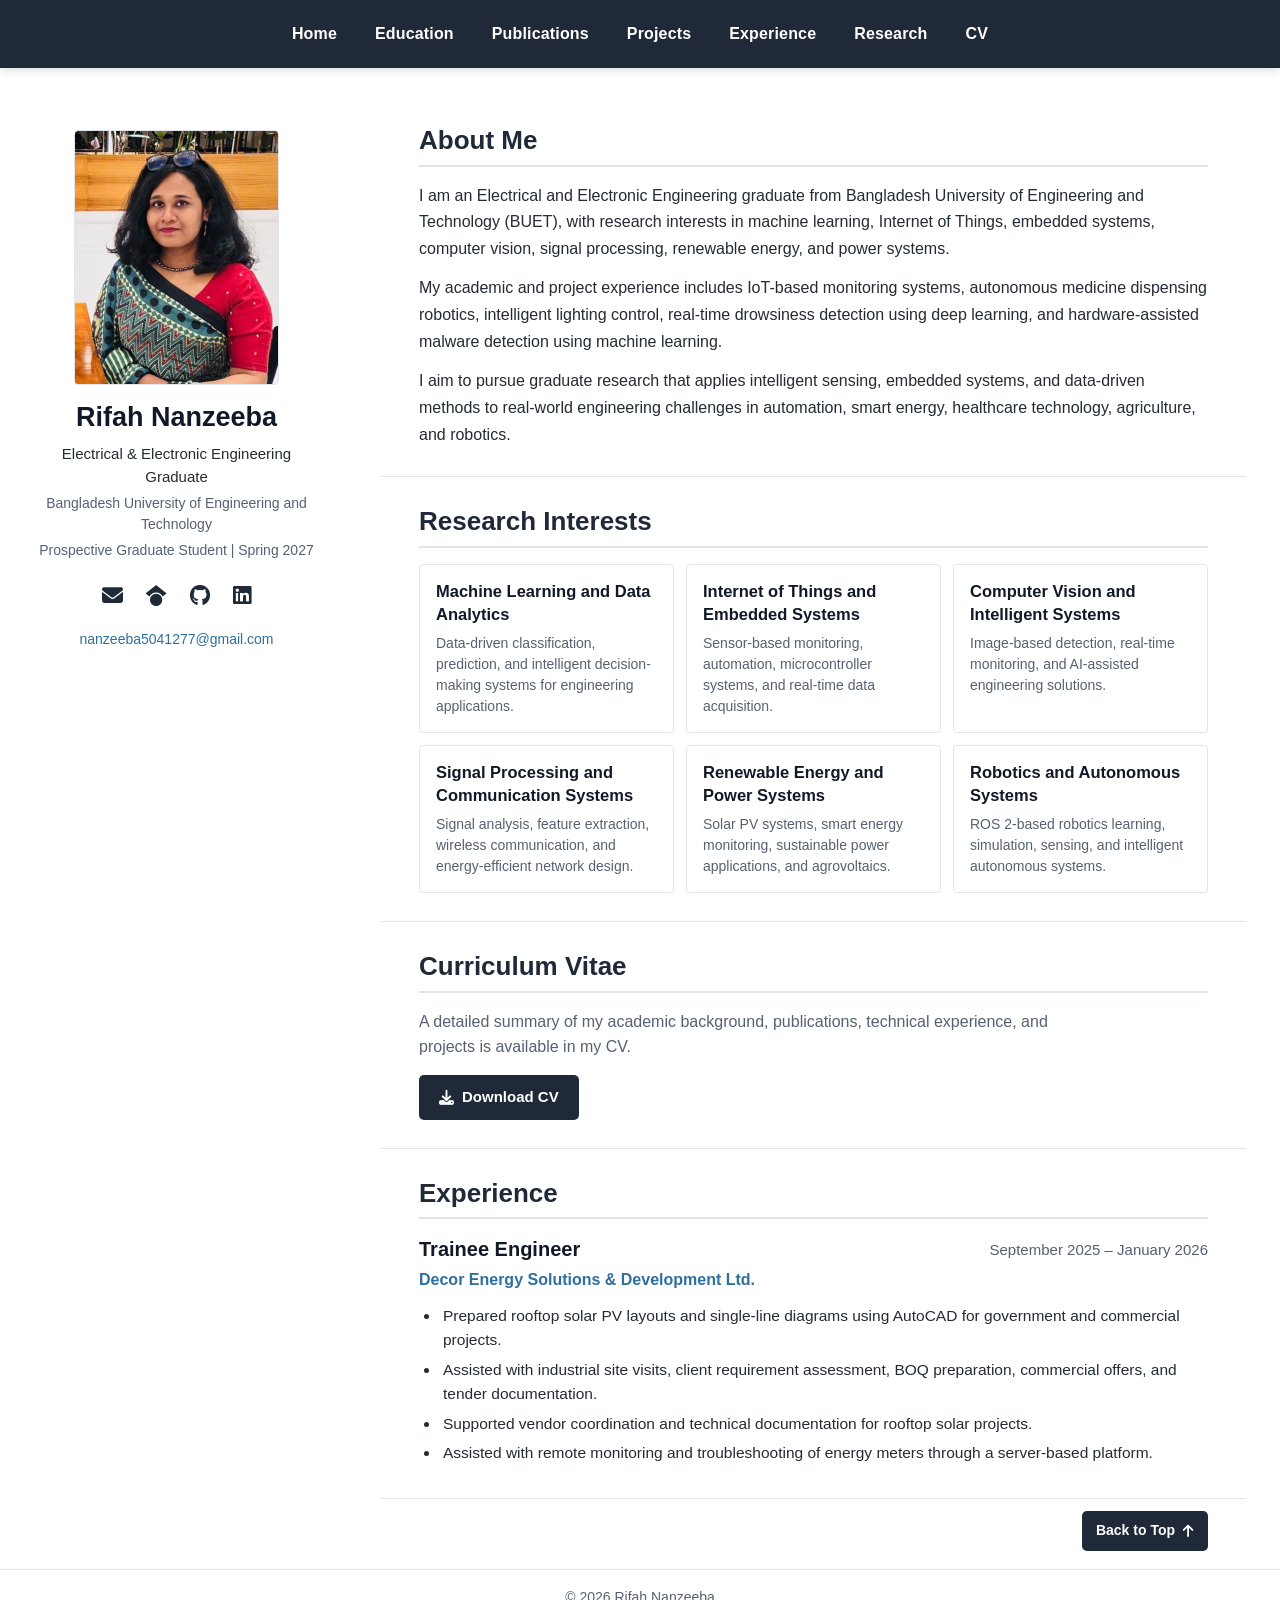
==== index.html @ abc7ed7d "Reintroduce CV section in index.html" ====
<!DOCTYPE html>
<html lang="en">
<head>
  <meta charset="UTF-8">
  <meta name="viewport" content="width=device-width, initial-scale=1.0">

  <title>Rifah Nanzeeba | Electrical & Electronic Engineering</title>

  <!-- Font Awesome Icons -->
  <link
    rel="stylesheet"
    href="https://cdnjs.cloudflare.com/ajax/libs/font-awesome/6.5.0/css/all.min.css"
  >

  <!-- External CSS File -->
  <link rel="stylesheet" href="style.css">
</head>

<body id="top">

  <!-- =========================
       Navigation Bar
  ========================== -->
  <nav class="top-nav">
    <a href="#about">Home</a>
    <a href="education.html">Education</a>
    <a href="publications.html">Publications</a>
    <a href="project.html">Projects</a>
    <a href="#experience">Experience</a>
    <a href="#research-interests">Research</a>
    <a href="#cv">CV</a>
  </nav>

  <!-- =========================
       Main Page Layout
  ========================== -->
  <div class="page-layout">

    <!-- =========================
         Left Profile Sidebar
    ========================== -->
    <aside class="profile-sidebar" id="contact">

      <img
        src="WM.jpeg"
        alt="Rifah Nanzeeba"
        class="profile-photo"
      >

      <h1>Rifah Nanzeeba</h1>

      <p class="profile-title">
        Electrical &amp; Electronic Engineering Graduate
      </p>

      <p class="profile-institution">
        Bangladesh University of Engineering and Technology
      </p>

      <p class="profile-status">
        Prospective Graduate Student | Spring 2027
      </p>

      <div class="social-icons">

        <a
          href="mailto:nanzeeba5041277@gmail.com"
          title="Email"
          aria-label="Email"
        >
          <i class="fa-solid fa-envelope"></i>
        </a>

        <a
          href="https://scholar.google.com/citations?user=uKx2YNoAAAAJ&hl=en&oi=ao"
          target="_blank"
          rel="noopener noreferrer"
          title="Google Scholar"
          aria-label="Google Scholar"
        >
          <i class="fa-brands fa-google-scholar"></i>
        </a>

        <a
          href="https://github.com/rifahnanzeeba"
          target="_blank"
          rel="noopener noreferrer"
          title="GitHub"
          aria-label="GitHub"
        >
          <i class="fa-brands fa-github"></i>
        </a>

        <a
          href="https://www.linkedin.com/in/rifah-nanzeeba-9958081a5/"
          target="_blank"
          rel="noopener noreferrer"
          title="LinkedIn"
          aria-label="LinkedIn"
        >
          <i class="fa-brands fa-linkedin"></i>
        </a>

      </div>

      <div class="profile-contact">
        <a href="mailto:nanzeeba5041277@gmail.com">
          nanzeeba5041277@gmail.com
        </a>
      </div>

    </aside>

    <!-- =========================
         Right Scrollable Content
    ========================== -->
    <main class="main-content">

      <!-- =========================
           About Me Section
      ========================== -->
      <section id="about" class="content-section">
        <div class="section-content">

          <h2>About Me</h2>

          <p>
            I am an Electrical and Electronic Engineering graduate from
            Bangladesh University of Engineering and Technology (BUET), with
            research interests in machine learning, Internet of Things,
            embedded systems, computer vision, signal processing, renewable
            energy, and power systems.
          </p>

          <p>
            My academic and project experience includes IoT-based monitoring
            systems, autonomous medicine dispensing robotics, intelligent
            lighting control, real-time drowsiness detection using deep
            learning, and hardware-assisted malware detection using machine
            learning.
          </p>

          <p>
            I aim to pursue graduate research that applies intelligent sensing,
            embedded systems, and data-driven methods to real-world engineering
            challenges in automation, smart energy, healthcare technology,
            agriculture, and robotics.
          </p>

        </div>
      </section>

      
    

      <!-- =========================
           Research Interests Section
      ========================== -->
      <section id="research-interests" class="content-section">
        <div class="section-content">

          <h2>Research Interests</h2>

          <div class="research-grid">

            <div class="research-item">
              <h3>Machine Learning and Data Analytics</h3>
              <p>
                Data-driven classification, prediction, and intelligent
                decision-making systems for engineering applications.
              </p>
            </div>

            <div class="research-item">
              <h3>Internet of Things and Embedded Systems</h3>
              <p>
                Sensor-based monitoring, automation, microcontroller systems,
                and real-time data acquisition.
              </p>
            </div>

            <div class="research-item">
              <h3>Computer Vision and Intelligent Systems</h3>
              <p>
                Image-based detection, real-time monitoring, and AI-assisted
                engineering solutions.
              </p>
            </div>

            <div class="research-item">
              <h3>Signal Processing and Communication Systems</h3>
              <p>
                Signal analysis, feature extraction, wireless communication,
                and energy-efficient network design.
              </p>
            </div>

            <div class="research-item">
              <h3>Renewable Energy and Power Systems</h3>
              <p>
                Solar PV systems, smart energy monitoring, sustainable power
                applications, and agrovoltaics.
              </p>
            </div>

            <div class="research-item">
              <h3>Robotics and Autonomous Systems</h3>
              <p>
                ROS 2-based robotics learning, simulation, sensing, and
                intelligent autonomous systems.
              </p>
            </div>

          </div>
        </div>
      </section>

       <!-- =========================
           CV Section
      ========================== -->
      <section id="cv" class="content-section">
        <div class="section-content cv-section-content">

          <h2>Curriculum Vitae</h2>

          <p>
            A detailed summary of my academic background, publications,
            technical experience, and projects is available in my CV.
          </p>

          <a
            href="Rifah_Nanzeeba_CV__Copy__for_github.pdf"
            download
            class="cv-button"
          >
            <i class="fa-solid fa-download"></i>
            Download CV
          </a>

        </div>
      </section>

      <!-- =========================
           Experience Section
      ========================== -->
      <section id="experience" class="content-section">
        <div class="section-content">

          <h2>Experience</h2>

          <article class="experience-item">

            <div class="experience-heading">
              <div>
                <h3>Trainee Engineer</h3>
                <p class="organization">
                  Decor Energy Solutions &amp; Development Ltd.
                </p>
              </div>

              <p class="duration">
                September 2025 – January 2026
              </p>
            </div>

            <ul class="experience-list">
              <li>
                Prepared rooftop solar PV layouts and single-line diagrams
                using AutoCAD for government and commercial projects.
              </li>

              <li>
                Assisted with industrial site visits, client requirement
                assessment, BOQ preparation, commercial offers, and tender
                documentation.
              </li>

              <li>
                Supported vendor coordination and technical documentation for
                rooftop solar projects.
              </li>

              <li>
                Assisted with remote monitoring and troubleshooting of energy
                meters through a server-based platform.
              </li>
            </ul>

          </article>

        </div>
      </section>


      <!-- =========================
           Back to Top Button
      ========================== -->
      <div class="back-top-container">
        <a href="#top" class="back-to-top">
          Back to Top <i class="fa-solid fa-arrow-up"></i>
        </a>
      </div>

    </main>
  </div>

  <!-- =========================
       Footer
  ========================== -->
  <footer>
    <p>© 2026 Rifah Nanzeeba</p>
  </footer>

</body>
</html>
---- style.css ----
/* =========================================================
   Root Variables
========================================================= */

:root {
  --navy: #1f2937;
  --navy-dark: #111827;
  --blue: #2f6f9f;
  --blue-hover: #1f4e73;
  --blue-light: #a9c9e8;

  --text: #242b34;
  --muted-text: #566171;
  --border: #e1e5ea;

  --white: #ffffff;
  --soft-background: #f6f8fa;
  --card-background: #ffffff;

  --nav-height: 68px;
  --page-width: 1320px;
  --sidebar-width: 285px;
}


/* =========================================================
   Global Styling
========================================================= */

* {
  box-sizing: border-box;
}

html {
  scroll-behavior: smooth;
}

body {
  margin: 0;
  padding-top: var(--nav-height);
  font-family: Arial, Helvetica, sans-serif;
  color: var(--text);
  background: var(--white);
  line-height: 1.65;
}

a {
  transition: color 0.2s ease, background-color 0.2s ease, transform 0.2s ease;
}

p {
  margin-top: 0;
}

strong {
  color: var(--navy-dark);
}

ul {
  padding-left: 22px;
}


/* =========================================================
   Top Navigation Bar
========================================================= */

.top-nav {
  position: fixed;
  top: 0;
  left: 0;
  right: 0;
  z-index: 1000;

  height: var(--nav-height);
  display: flex;
  justify-content: center;
  align-items: center;
  gap: 38px;

  padding: 0 24px;
  background: var(--navy);
  box-shadow: 0 2px 9px rgba(17, 24, 39, 0.15);
}

.top-nav a {
  color: var(--white);
  text-decoration: none;
  font-size: 16px;
  font-weight: 600;
  letter-spacing: 0.01em;
}

.top-nav a:hover,
.top-nav a.active {
  color: var(--blue-light);
}


/* =========================================================
   Main Page Layout
========================================================= */

.page-layout {
  max-width: var(--page-width);
  margin: 0 auto;
  padding: 0 34px;

  display: grid;
  grid-template-columns: var(--sidebar-width) minmax(0, 1fr);
  column-gap: 62px;
  align-items: start;
}


/* =========================================================
   Left Profile Sidebar
========================================================= */

.profile-sidebar {
  position: sticky;
  top: calc(var(--nav-height) + 28px);
  align-self: start;
  text-align: center;
  padding-top: 34px;
}

.profile-photo {
  display: block;
  width: 205px;
  height: 255px;
  margin: 0 auto 15px;

  object-fit: cover;
  object-position: center;
  border: 1px solid var(--border);
  border-radius: 4px;
}

.profile-sidebar h1 {
  margin: 0 0 8px;
  color: var(--navy-dark);
  font-size: 27px;
  font-weight: 700;
  line-height: 1.3;
}

.profile-title {
  margin: 0 0 5px;
  color: var(--text);
  font-size: 15px;
  line-height: 1.5;
}

.profile-institution {
  margin: 0 0 5px;
  color: var(--muted-text);
  font-size: 14px;
  line-height: 1.5;
}

.profile-status {
  margin: 0;
  color: var(--muted-text);
  font-size: 14px;
  line-height: 1.5;
}


/* =========================================================
   Social and Contact Icons
========================================================= */

.social-icons {
  display: flex;
  align-items: center;
  justify-content: center;
  gap: 23px;
  margin-top: 18px;
}

.social-icons a {
  color: var(--navy);
  font-size: 21px;
  text-decoration: none;
}

.social-icons a:hover {
  color: var(--blue);
  transform: translateY(-2px);
}

.profile-contact {
  margin-top: 14px;
  font-size: 14px;
}

.profile-contact a {
  color: var(--blue);
  text-decoration: none;
  word-break: break-word;
}

.profile-contact a:hover {
  color: var(--blue-hover);
  text-decoration: underline;
}


/* =========================================================
   Right Main Content - Continuous Compact Layout
========================================================= */

.main-content {
  min-width: 0;
  padding-top: 28px;
}

.content-section {
  width: 100%;
  padding: 28px 38px;
  margin: 0;

  scroll-margin-top: calc(var(--nav-height) + 8px);
  border-bottom: 1px solid var(--border);
  background: var(--white);
}

.alternate-section {
  background: var(--soft-background);
}

.section-content {
  width: 100%;
}

.content-section h2 {
  margin: 0 0 16px;
  padding-bottom: 8px;

  border-bottom: 2px solid var(--border);
  color: var(--navy);
  font-size: 26px;
  line-height: 1.25;
}


/* =========================================================
   About Me Section
========================================================= */

#about p {
  max-width: 790px;
  margin-bottom: 12px;
  color: var(--text);
  font-size: 16px;
  line-height: 1.68;
}

#about p:last-child {
  margin-bottom: 0;
}


/* =========================================================
   Research Interests Section
========================================================= */

.research-summary {
  max-width: 790px;
  margin: 0 0 18px;
  color: var(--muted-text);
  font-size: 15.5px;
  line-height: 1.6;
}

.research-grid {
  display: grid;
  grid-template-columns: repeat(3, minmax(0, 1fr));
  gap: 12px;
}

.research-item {
  padding: 15px 16px;
  background: var(--card-background);
  border: 1px solid var(--border);
  border-radius: 4px;
}

.research-item h3 {
  margin: 0 0 7px;
  color: var(--navy-dark);
  font-size: 16.5px;
  line-height: 1.4;
}

.research-item p {
  margin: 0;
  color: var(--muted-text);
  font-size: 14px;
  line-height: 1.5;
}


/* =========================================================
   Publications Styling
   Reusable if needed on another page
========================================================= */

.publication {
  margin-bottom: 20px;
  padding-bottom: 17px;
  border-bottom: 1px solid var(--border);
}

.publication:last-child {
  margin-bottom: 0;
  padding-bottom: 0;
  border-bottom: none;
}

.publication h3 {
  margin: 0 0 7px;
  font-size: 18px;
  line-height: 1.45;
}

.publication h3 a {
  color: var(--blue);
  text-decoration: none;
}

.publication h3 a:hover {
  color: var(--blue-hover);
  text-decoration: underline;
}

.publication-venue {
  margin: 0 0 5px;
  color: var(--text);
  font-size: 15px;
  font-style: italic;
  line-height: 1.6;
}

.publication-authors {
  margin: 0;
  color: var(--text);
  font-size: 15px;
  line-height: 1.6;
}


/* =========================================================
   Experience Section
========================================================= */

.experience-item {
  width: 100%;
}

.experience-heading {
  display: flex;
  justify-content: space-between;
  align-items: start;
  gap: 22px;
  margin-bottom: 10px;
}

.experience-heading h3 {
  margin: 0 0 4px;
  color: var(--navy-dark);
  font-size: 20px;
  line-height: 1.4;
}

.organization {
  margin: 0;
  color: var(--blue);
  font-size: 16px;
  font-weight: 600;
}

.duration {
  margin: 3px 0 0;
  color: var(--muted-text);
  font-size: 15px;
  white-space: nowrap;
}

.experience-list {
  margin: 0;
  padding-left: 21px;
}

.experience-list li {
  margin-bottom: 5px;
  padding-left: 3px;
  font-size: 15.5px;
  line-height: 1.58;
}


/* =========================================================
   CV Section
========================================================= */

.cv-section-content {
  text-align: left;
}

#cv p {
  max-width: 650px;
  margin: 0 0 15px;
  color: var(--muted-text);
  font-size: 16px;
  line-height: 1.6;
}

.cv-button {
  display: inline-flex;
  align-items: center;
  gap: 8px;

  padding: 10px 20px;
  background: var(--navy);
  color: var(--white);
  border-radius: 5px;

  text-decoration: none;
  font-size: 15px;
  font-weight: 600;
}

.cv-button:hover {
  background: var(--blue);
}


/* =========================================================
   Back to Top and Footer
========================================================= */

.back-top-container {
  display: flex;
  justify-content: flex-end;
  padding: 12px 38px 18px;
}

.back-to-top {
  display: inline-flex;
  align-items: center;
  gap: 8px;

  padding: 8px 14px;
  background: var(--navy);
  color: var(--white);
  border-radius: 5px;

  text-decoration: none;
  font-size: 14px;
  font-weight: 600;
}

.back-to-top:hover {
  background: var(--blue);
}

footer {
  padding: 16px 20px 23px;
  text-align: center;
  color: var(--muted-text);
  border-top: 1px solid var(--border);
  font-size: 14px;
}

footer p {
  margin: 0;
}


/* =========================================================
   Reusable Styles for project.html
========================================================= */

.project {
  margin-bottom: 19px;
  padding-bottom: 16px;
  border-bottom: 1px solid var(--border);
}

.project:last-child {
  margin-bottom: 0;
  padding-bottom: 0;
  border-bottom: none;
}

.project h3 {
  margin: 0 0 7px;
  color: var(--navy-dark);
  font-size: 19px;
  line-height: 1.42;
}

.project p {
  margin: 0;
  color: var(--text);
  font-size: 15.5px;
  line-height: 1.62;
}

.project-status {
  margin-bottom: 7px !important;
  color: var(--blue) !important;
  font-weight: 600;
}


/* =========================================================
   Reusable Styles for education.html
========================================================= */

.subpage-layout {
  max-width: 1040px;
  margin: 0 auto;
  padding: 32px 26px 42px;
}

.subpage-section {
  margin-bottom: 26px;
}

.subpage-section h2 {
  margin: 0 0 16px;
  padding-bottom: 8px;

  border-bottom: 2px solid var(--border);
  color: var(--navy);
  font-size: 26px;
}

.education-card,
.skills-card,
.coursework-card {
  padding: 18px 20px;
  background: var(--soft-background);
  border-radius: 4px;
}

.education-card h3 {
  margin: 0 0 9px;
  color: var(--navy-dark);
  font-size: 20px;
}

.education-card p {
  margin: 5px 0;
}

.coursework-grid,
.skills-grid {
  display: grid;
  grid-template-columns: repeat(2, minmax(0, 1fr));
  gap: 12px;
}

.coursework-category,
.skill-category {
  padding: 15px 17px;
  background: var(--soft-background);
  border-radius: 4px;
}

.coursework-category h3,
.skill-category h3 {
  margin: 0 0 7px;
  color: var(--navy-dark);
  font-size: 17px;
  line-height: 1.4;
}

.coursework-category ul {
  margin: 0;
  padding-left: 20px;
}

.coursework-category li {
  margin-bottom: 4px;
  color: var(--text);
  font-size: 15px;
  line-height: 1.5;
}

.skill-category p {
  margin: 0;
  color: var(--text);
  font-size: 15px;
  line-height: 1.52;
}


/* =========================================================
   Tablet Responsive Design
========================================================= */

@media (max-width: 1100px) {

  .top-nav {
    gap: 23px;
  }

  .page-layout {
    grid-template-columns: 235px minmax(0, 1fr);
    column-gap: 30px;
    padding: 0 20px;
  }

  .profile-sidebar {
    padding-top: 29px;
  }

  .profile-photo {
    width: 182px;
    height: 228px;
  }

  .profile-sidebar h1 {
    font-size: 25px;
  }

  .main-content {
    padding-top: 20px;
  }

  .content-section {
    padding: 26px 25px;
  }

  .research-grid {
    grid-template-columns: 1fr;
  }
}


/* =========================================================
   Mobile Responsive Design
========================================================= */

@media (max-width: 760px) {

  body {
    padding-top: 0;
  }

  .top-nav {
    position: static;
    height: auto;
    flex-wrap: wrap;
    gap: 10px 20px;
    padding: 14px 12px;
  }

  .top-nav a {
    font-size: 14px;
  }

  .page-layout {
    display: block;
    padding: 0;
  }

  .profile-sidebar {
    position: static;
    padding: 30px 20px;
    border-bottom: 1px solid var(--border);
  }

  .profile-photo {
    width: 170px;
    height: 214px;
  }

  .profile-sidebar h1 {
    font-size: 24px;
  }

  .main-content {
    width: 100%;
    padding-top: 0;
  }

  .content-section {
    padding: 27px 20px;
    margin: 0;
    scroll-margin-top: 0;
  }

  .content-section h2 {
    margin-bottom: 15px;
    font-size: 24px;
  }

  #about p {
    font-size: 16px;
    line-height: 1.65;
  }

  .research-summary {
    font-size: 15px;
    margin-bottom: 15px;
  }

  .research-grid,
  .coursework-grid,
  .skills-grid {
    grid-template-columns: 1fr;
  }

  .experience-heading {
    display: block;
  }

  .duration {
    margin-top: 7px;
  }

  .back-top-container {
    padding: 10px 20px 22px;
    justify-content: center;
  }

  .subpage-layout {
    padding: 28px 20px 38px;
  }

  .subpage-section {
    margin-bottom: 23px;
  }
}


/* =========================================================
   Small Mobile Screens
========================================================= */

@media (max-width: 480px) {

  .top-nav {
    gap: 8px 15px;
    padding: 12px 9px;
  }

  .top-nav a {
    font-size: 13px;
  }

  .profile-sidebar {
    padding: 27px 16px;
  }

  .profile-photo {
    width: 155px;
    height: 196px;
  }

  .profile-sidebar h1 {
    font-size: 22px;
  }

  .social-icons {
    gap: 20px;
    margin-top: 16px;
  }

  .content-section {
    padding: 25px 16px;
  }

  .content-section h2 {
    font-size: 22px;
  }

  .research-item,
  .coursework-category,
  .skill-category {
    padding: 14px;
  }

  #cv p {
    font-size: 15px;
  }

  .cv-button {
    font-size: 14px;
    padding: 9px 17px;
  }

  footer {
    padding: 15px 15px 21px;
  }
}
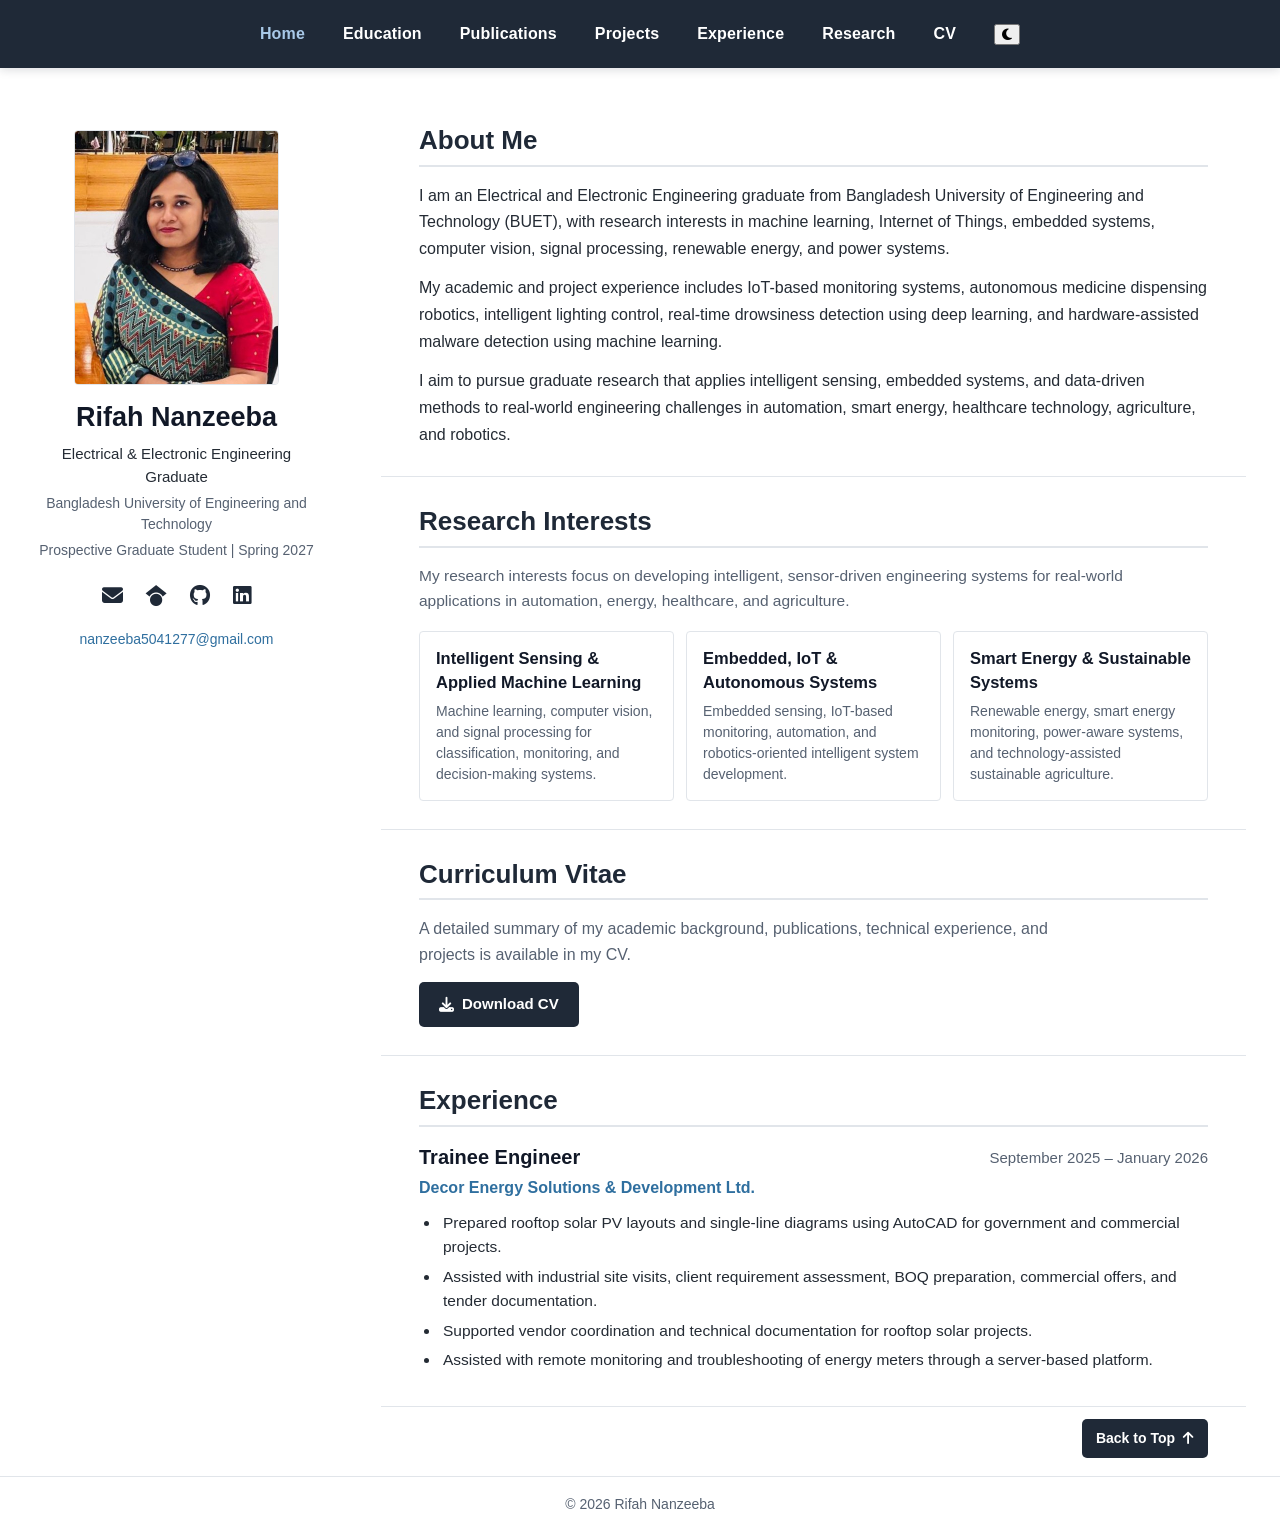
==== commit 7d6b6dfc: "Update index.html" ====
--- a/index.html
+++ b/index.html
@@ -3,127 +3,72 @@
 <head>
   <meta charset="UTF-8">
   <meta name="viewport" content="width=device-width, initial-scale=1.0">
+  <title>Rifah Nanzeeba | Electrical &amp; Electronic Engineering</title>
 
-  <title>Rifah Nanzeeba | Electrical & Electronic Engineering</title>
-
-  <!-- Font Awesome Icons -->
-  <link
-    rel="stylesheet"
-    href="https://cdnjs.cloudflare.com/ajax/libs/font-awesome/6.5.0/css/all.min.css"
-  >
-
-  <!-- External CSS File -->
+  <script>
+    document.documentElement.setAttribute(
+      "data-theme",
+      localStorage.getItem("theme") || "light"
+    );
+  </script>
+  <link rel="stylesheet" href="https://cdnjs.cloudflare.com/ajax/libs/font-awesome/6.5.0/css/all.min.css">
   <link rel="stylesheet" href="style.css">
 </head>
 
 <body id="top">
 
-  <!-- =========================
-       Navigation Bar
-  ========================== -->
   <nav class="top-nav">
-    <a href="#about">Home</a>
+    <a href="#about" class="active">Home</a>
     <a href="education.html">Education</a>
     <a href="publications.html">Publications</a>
     <a href="project.html">Projects</a>
     <a href="#experience">Experience</a>
     <a href="#research-interests">Research</a>
     <a href="#cv">CV</a>
+    <button id="theme-toggle" class="theme-toggle" type="button" aria-label="Switch to dark mode">
+      <i class="fa-solid fa-moon"></i>
+    </button>
   </nav>
 
-  <!-- =========================
-       Main Page Layout
-  ========================== -->
   <div class="page-layout">
 
-    <!-- =========================
-         Left Profile Sidebar
-    ========================== -->
     <aside class="profile-sidebar" id="contact">
-
-      <img
-        src="WM.jpeg"
-        alt="Rifah Nanzeeba"
-        class="profile-photo"
-      >
+      <img src="WM.jpeg" alt="Rifah Nanzeeba" class="profile-photo">
 
       <h1>Rifah Nanzeeba</h1>
 
-      <p class="profile-title">
-        Electrical &amp; Electronic Engineering Graduate
-      </p>
-
-      <p class="profile-institution">
-        Bangladesh University of Engineering and Technology
-      </p>
-
-      <p class="profile-status">
-        Prospective Graduate Student | Spring 2027
-      </p>
+      <p class="profile-title">Electrical &amp; Electronic Engineering Graduate</p>
+      <p class="profile-institution">Bangladesh University of Engineering and Technology</p>
+      <p class="profile-status">Prospective Graduate Student | Spring 2027</p>
 
       <div class="social-icons">
-
-        <a
-          href="mailto:nanzeeba5041277@gmail.com"
-          title="Email"
-          aria-label="Email"
-        >
+        <a href="mailto:nanzeeba5041277@gmail.com" title="Email" aria-label="Email">
           <i class="fa-solid fa-envelope"></i>
         </a>
-
-        <a
-          href="https://scholar.google.com/citations?user=uKx2YNoAAAAJ&hl=en&oi=ao"
-          target="_blank"
-          rel="noopener noreferrer"
-          title="Google Scholar"
-          aria-label="Google Scholar"
-        >
+        <a href="https://scholar.google.com/citations?user=uKx2YNoAAAAJ&amp;hl=en&amp;oi=ao"
+           target="_blank" rel="noopener noreferrer" title="Google Scholar" aria-label="Google Scholar">
           <i class="fa-brands fa-google-scholar"></i>
         </a>
-
-        <a
-          href="https://github.com/rifahnanzeeba"
-          target="_blank"
-          rel="noopener noreferrer"
-          title="GitHub"
-          aria-label="GitHub"
-        >
+        <a href="https://github.com/rifahnanzeeba"
+           target="_blank" rel="noopener noreferrer" title="GitHub" aria-label="GitHub">
           <i class="fa-brands fa-github"></i>
         </a>
-
-        <a
-          href="https://www.linkedin.com/in/rifah-nanzeeba-9958081a5/"
-          target="_blank"
-          rel="noopener noreferrer"
-          title="LinkedIn"
-          aria-label="LinkedIn"
-        >
+        <a href="https://www.linkedin.com/in/rifah-nanzeeba-9958081a5/"
+           target="_blank" rel="noopener noreferrer" title="LinkedIn" aria-label="LinkedIn">
           <i class="fa-brands fa-linkedin"></i>
         </a>
-
       </div>
 
       <div class="profile-contact">
-        <a href="mailto:nanzeeba5041277@gmail.com">
-          nanzeeba5041277@gmail.com
-        </a>
+        <a href="mailto:nanzeeba5041277@gmail.com">nanzeeba5041277@gmail.com</a>
       </div>
-
     </aside>
 
-    <!-- =========================
-         Right Scrollable Content
-    ========================== -->
     <main class="main-content">
 
-      <!-- =========================
-           About Me Section
-      ========================== -->
       <section id="about" class="content-section">
         <div class="section-content">
-
           <h2>About Me</h2>
-
           <p>
             I am an Electrical and Electronic Engineering graduate from
             Bangladesh University of Engineering and Technology (BUET), with
@@ -131,7 +76,6 @@
             embedded systems, computer vision, signal processing, renewable
             energy, and power systems.
           </p>
-
           <p>
             My academic and project experience includes IoT-based monitoring
             systems, autonomous medicine dispensing robotics, intelligent
@@ -139,177 +83,101 @@
             learning, and hardware-assisted malware detection using machine
             learning.
           </p>
-
           <p>
             I aim to pursue graduate research that applies intelligent sensing,
             embedded systems, and data-driven methods to real-world engineering
             challenges in automation, smart energy, healthcare technology,
             agriculture, and robotics.
           </p>
-
         </div>
       </section>
 
-      
-    
-
-      <!-- =========================
-           Research Interests Section
-      ========================== -->
       <section id="research-interests" class="content-section">
         <div class="section-content">
-
           <h2>Research Interests</h2>
 
+          <p class="research-summary">
+            My research interests focus on developing intelligent, sensor-driven
+            engineering systems for real-world applications in automation,
+            energy, healthcare, and agriculture.
+          </p>
+
           <div class="research-grid">
-
             <div class="research-item">
-              <h3>Machine Learning and Data Analytics</h3>
+              <h3>Intelligent Sensing &amp; Applied Machine Learning</h3>
               <p>
-                Data-driven classification, prediction, and intelligent
-                decision-making systems for engineering applications.
+                Machine learning, computer vision, and signal processing for
+                classification, monitoring, and decision-making systems.
               </p>
             </div>
 
             <div class="research-item">
-              <h3>Internet of Things and Embedded Systems</h3>
+              <h3>Embedded, IoT &amp; Autonomous Systems</h3>
               <p>
-                Sensor-based monitoring, automation, microcontroller systems,
-                and real-time data acquisition.
+                Embedded sensing, IoT-based monitoring, automation, and
+                robotics-oriented intelligent system development.
               </p>
             </div>
 
             <div class="research-item">
-              <h3>Computer Vision and Intelligent Systems</h3>
+              <h3>Smart Energy &amp; Sustainable Systems</h3>
               <p>
-                Image-based detection, real-time monitoring, and AI-assisted
-                engineering solutions.
+                Renewable energy, smart energy monitoring, power-aware systems,
+                and technology-assisted sustainable agriculture.
               </p>
             </div>
-
-            <div class="research-item">
-              <h3>Signal Processing and Communication Systems</h3>
-              <p>
-                Signal analysis, feature extraction, wireless communication,
-                and energy-efficient network design.
-              </p>
-            </div>
-
-            <div class="research-item">
-              <h3>Renewable Energy and Power Systems</h3>
-              <p>
-                Solar PV systems, smart energy monitoring, sustainable power
-                applications, and agrovoltaics.
-              </p>
-            </div>
-
-            <div class="research-item">
-              <h3>Robotics and Autonomous Systems</h3>
-              <p>
-                ROS 2-based robotics learning, simulation, sensing, and
-                intelligent autonomous systems.
-              </p>
-            </div>
-
           </div>
         </div>
       </section>
 
-       <!-- =========================
-           CV Section
-      ========================== -->
       <section id="cv" class="content-section">
         <div class="section-content cv-section-content">
-
           <h2>Curriculum Vitae</h2>
-
           <p>
             A detailed summary of my academic background, publications,
             technical experience, and projects is available in my CV.
           </p>
-
-          <a
-            href="Rifah_Nanzeeba_CV__Copy__for_github.pdf"
-            download
-            class="cv-button"
-          >
-            <i class="fa-solid fa-download"></i>
-            Download CV
+          <a href="Rifah_Nanzeeba_CV__Copy__for_github.pdf" download class="cv-button">
+            <i class="fa-solid fa-download"></i> Download CV
           </a>
-
         </div>
       </section>
 
-      <!-- =========================
-           Experience Section
-      ========================== -->
       <section id="experience" class="content-section">
         <div class="section-content">
-
           <h2>Experience</h2>
 
           <article class="experience-item">
-
             <div class="experience-heading">
               <div>
                 <h3>Trainee Engineer</h3>
-                <p class="organization">
-                  Decor Energy Solutions &amp; Development Ltd.
-                </p>
+                <p class="organization">Decor Energy Solutions &amp; Development Ltd.</p>
               </div>
-
-              <p class="duration">
-                September 2025 – January 2026
-              </p>
+              <p class="duration">September 2025 – January 2026</p>
             </div>
 
             <ul class="experience-list">
-              <li>
-                Prepared rooftop solar PV layouts and single-line diagrams
-                using AutoCAD for government and commercial projects.
-              </li>
-
-              <li>
-                Assisted with industrial site visits, client requirement
-                assessment, BOQ preparation, commercial offers, and tender
-                documentation.
-              </li>
-
-              <li>
-                Supported vendor coordination and technical documentation for
-                rooftop solar projects.
-              </li>
-
-              <li>
-                Assisted with remote monitoring and troubleshooting of energy
-                meters through a server-based platform.
-              </li>
+              <li>Prepared rooftop solar PV layouts and single-line diagrams using AutoCAD for government and commercial projects.</li>
+              <li>Assisted with industrial site visits, client requirement assessment, BOQ preparation, commercial offers, and tender documentation.</li>
+              <li>Supported vendor coordination and technical documentation for rooftop solar projects.</li>
+              <li>Assisted with remote monitoring and troubleshooting of energy meters through a server-based platform.</li>
             </ul>
-
           </article>
-
         </div>
       </section>
 
-
-      <!-- =========================
-           Back to Top Button
-      ========================== -->
       <div class="back-top-container">
         <a href="#top" class="back-to-top">
           Back to Top <i class="fa-solid fa-arrow-up"></i>
         </a>
       </div>
-
     </main>
   </div>
 
-  <!-- =========================
-       Footer
-  ========================== -->
   <footer>
     <p>© 2026 Rifah Nanzeeba</p>
   </footer>
 
+  <script src="theme.js"></script>
 </body>
 </html>
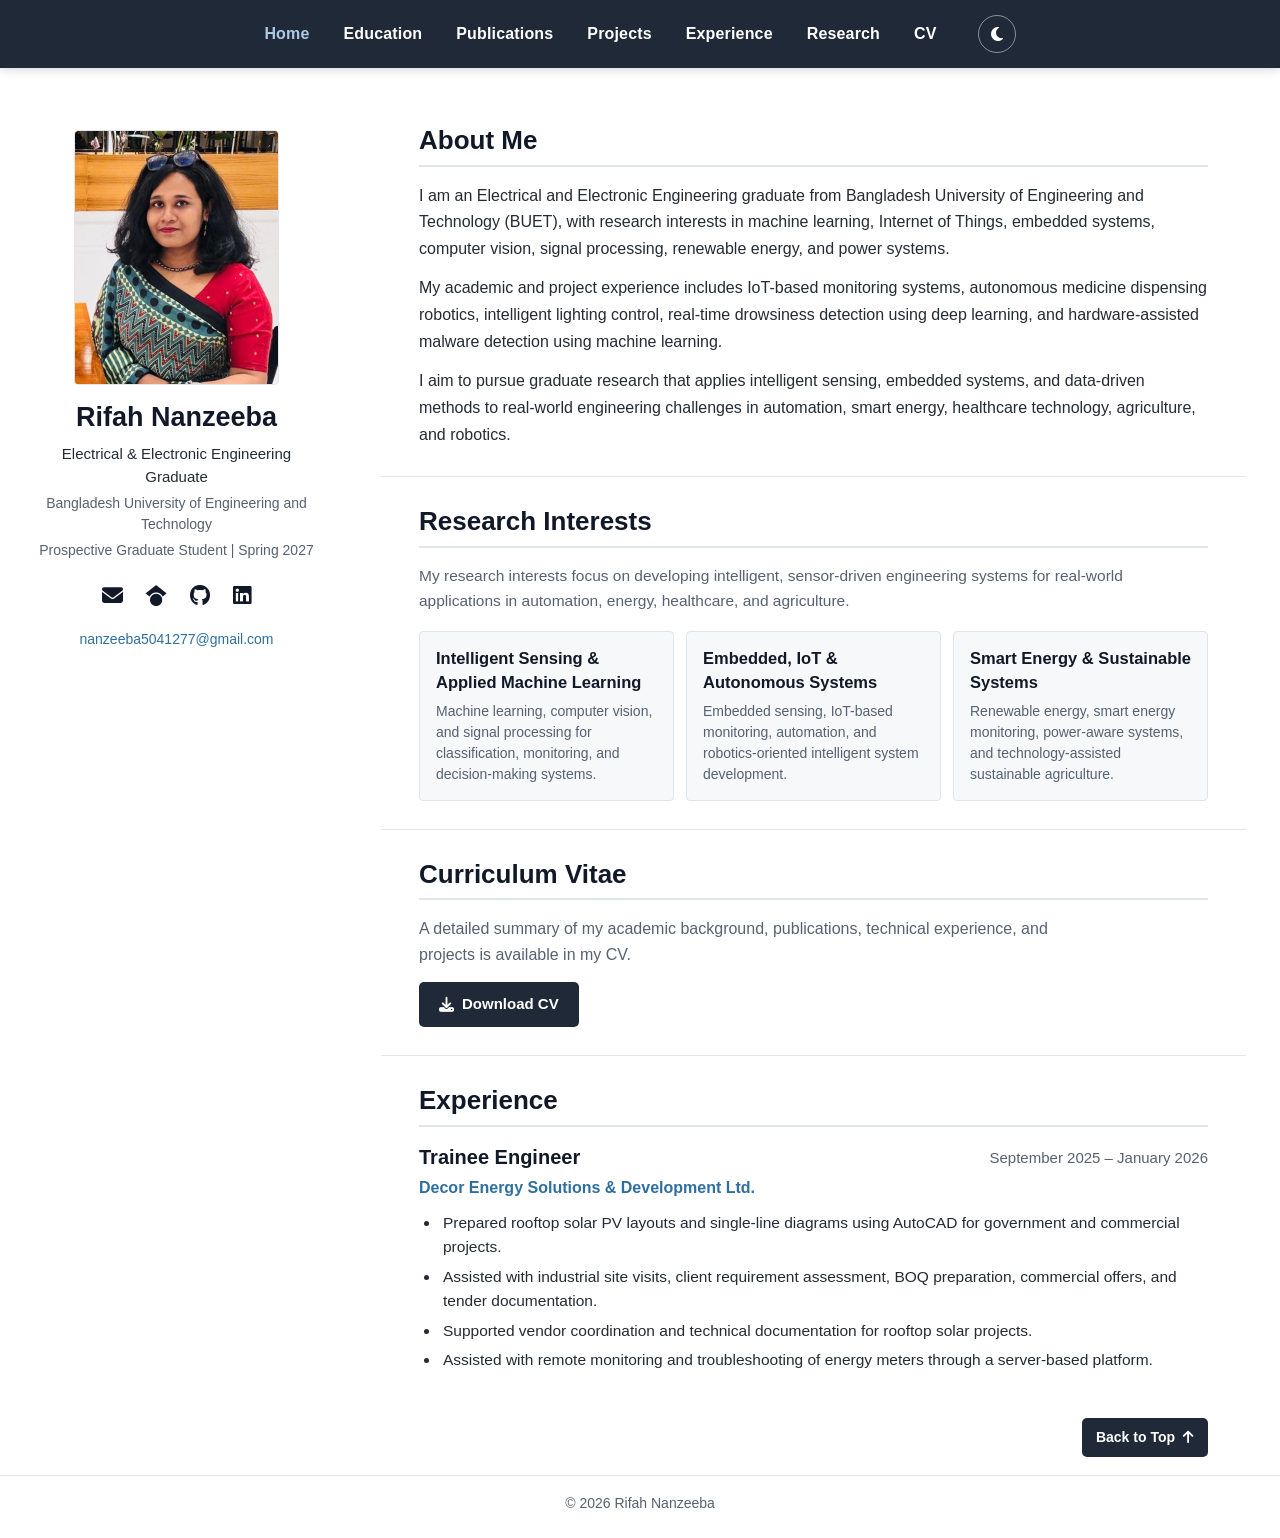
==== commit b695c825: "Update theme script for improved user experience Refactor theme handling to consider user preference" ====
--- a/index.html
+++ b/index.html
@@ -5,13 +5,25 @@
   <meta name="viewport" content="width=device-width, initial-scale=1.0">
   <title>Rifah Nanzeeba | Electrical &amp; Electronic Engineering</title>
 
+  <!-- Apply saved theme before page renders -->
   <script>
-    document.documentElement.setAttribute(
-      "data-theme",
-      localStorage.getItem("theme") || "light"
-    );
+    (function () {
+      const savedTheme = localStorage.getItem("rifah-site-theme");
+      const prefersDark = window.matchMedia &&
+        window.matchMedia("(prefers-color-scheme: dark)").matches;
+
+      const theme = savedTheme || (prefersDark ? "dark" : "light");
+      document.documentElement.setAttribute("data-theme", theme);
+    })();
   </script>
-  <link rel="stylesheet" href="https://cdnjs.cloudflare.com/ajax/libs/font-awesome/6.5.0/css/all.min.css">
+
+  <!-- Font Awesome Icons -->
+  <link
+    rel="stylesheet"
+    href="https://cdnjs.cloudflare.com/ajax/libs/font-awesome/6.5.0/css/all.min.css"
+  >
+
+  <!-- Shared CSS -->
   <link rel="stylesheet" href="style.css">
 </head>
 
--- a/style.css
+++ b/style.css
@@ -1,5 +1,6 @@
 /* =========================================================
-   Root Variables
+   Shared Theme and Layout Styles
+   Used by: index.html, education.html, publications.html, project.html
 ========================================================= */
 
 :root {
@@ -13,15 +14,55 @@
   --muted-text: #566171;
   --border: #e1e5ea;
 
-  --white: #ffffff;
-  --soft-background: #f6f8fa;
-  --card-background: #ffffff;
+  --page-background: #ffffff;
+  --surface: #ffffff;
+  --surface-alt: #f6f8fa;
+  --card-background: #f6f8fa;
+  --on-navy: #ffffff;
 
   --nav-height: 68px;
   --page-width: 1320px;
+  --content-width: 1050px;
   --sidebar-width: 285px;
 }
 
+/* =========================================================
+   Dark Mode Theme
+========================================================= */
+
+[data-theme="dark"] {
+  --navy: #0f172a;
+  --navy-dark: #f1f5f9;
+  --blue: #7db9e3;
+  --blue-hover: #acd6f3;
+  --blue-light: #bfdbfe;
+
+  --text: #e5e7eb;
+  --muted-text: #b6c1ce;
+  --border: #334155;
+
+  --white: #111827;
+  --soft-background: #172131;
+  --card-background: #172131;
+}
+
+html[data-theme="dark"] {
+  --navy: #101827;
+  --navy-dark: #f4f7fb;
+  --blue: #85c6ef;
+  --blue-hover: #b5ddf7;
+  --blue-light: #bfdbfe;
+
+  --text: #e4e9f0;
+  --muted-text: #b6c2d0;
+  --border: #334155;
+
+  --page-background: #111824;
+  --surface: #111824;
+  --surface-alt: #162131;
+  --card-background: #182536;
+  --on-navy: #ffffff;
+}
 
 /* =========================================================
    Global Styling
@@ -40,8 +81,9 @@
   padding-top: var(--nav-height);
   font-family: Arial, Helvetica, sans-serif;
   color: var(--text);
-  background: var(--white);
+  background: var(--page-background);
   line-height: 1.65;
+  transition: background-color 0.22s ease, color 0.22s ease;
 }
 
 a {
@@ -59,7 +101,6 @@
 ul {
   padding-left: 22px;
 }
-
 
 /* =========================================================
    Top Navigation Bar
@@ -72,19 +113,19 @@
   right: 0;
   z-index: 1000;
 
-  height: var(--nav-height);
+  min-height: var(--nav-height);
   display: flex;
   justify-content: center;
   align-items: center;
-  gap: 38px;
+  gap: 34px;
 
   padding: 0 24px;
   background: var(--navy);
-  box-shadow: 0 2px 9px rgba(17, 24, 39, 0.15);
+  box-shadow: 0 2px 9px rgba(17, 24, 39, 0.16);
 }
 
 .top-nav a {
-  color: var(--white);
+  color: var(--on-navy);
   text-decoration: none;
   font-size: 16px;
   font-weight: 600;
@@ -96,26 +137,75 @@
   color: var(--blue-light);
 }
 
-
-/* =========================================================
-   Main Page Layout
+/* =========================================================
+   Theme Toggle Button
+========================================================= */
+
+.theme-toggle {
+  width: 38px;
+  height: 38px;
+  margin-left: 4px;
+
+  display: inline-flex;
+  justify-content: center;
+  align-items: center;
+
+  color: #ffffff;
+  background: transparent;
+  border: 1px solid rgba(255, 255, 255, 0.45);
+  border-radius: 50%;
+
+  font-size: 16px;
+  cursor: pointer;
+  transition: background-color 0.2s ease, border-color 0.2s ease;
+}
+
+.theme-toggle:hover {
+  background: rgba(255, 255, 255, 0.12);
+  border-color: #ffffff;
+}
+
+[data-theme="dark"] .profile-photo {
+  border-color: #475569;
+}
+
+[data-theme="dark"] footer {
+  background: var(--white);
+}
+
+.theme-toggle {
+  width: 38px;
+  height: 38px;
+  margin-left: 7px;
+  display: inline-flex;
+  justify-content: center;
+  align-items: center;
+  color: var(--on-navy);
+  background: transparent;
+  border: 1px solid rgba(255, 255, 255, 0.48);
+  border-radius: 50%;
+  font-size: 16px;
+  cursor: pointer;
+}
+
+.theme-toggle:hover {
+  background: rgba(255, 255, 255, 0.12);
+  border-color: var(--on-navy);
+}
+
+/* =========================================================
+   Home Page: Main Two-Column Layout
 ========================================================= */
 
 .page-layout {
   max-width: var(--page-width);
   margin: 0 auto;
   padding: 0 34px;
-
   display: grid;
   grid-template-columns: var(--sidebar-width) minmax(0, 1fr);
   column-gap: 62px;
   align-items: start;
 }
-
-
-/* =========================================================
-   Left Profile Sidebar
-========================================================= */
 
 .profile-sidebar {
   position: sticky;
@@ -130,7 +220,6 @@
   width: 205px;
   height: 255px;
   margin: 0 auto 15px;
-
   object-fit: cover;
   object-position: center;
   border: 1px solid var(--border);
@@ -152,24 +241,13 @@
   line-height: 1.5;
 }
 
-.profile-institution {
+.profile-institution,
+.profile-status {
   margin: 0 0 5px;
   color: var(--muted-text);
   font-size: 14px;
   line-height: 1.5;
 }
-
-.profile-status {
-  margin: 0;
-  color: var(--muted-text);
-  font-size: 14px;
-  line-height: 1.5;
-}
-
-
-/* =========================================================
-   Social and Contact Icons
-========================================================= */
 
 .social-icons {
   display: flex;
@@ -180,7 +258,7 @@
 }
 
 .social-icons a {
-  color: var(--navy);
+  color: var(--navy-dark);
   font-size: 21px;
   text-decoration: none;
 }
@@ -206,44 +284,68 @@
   text-decoration: underline;
 }
 
-
-/* =========================================================
-   Right Main Content - Continuous Compact Layout
-========================================================= */
-
 .main-content {
   min-width: 0;
   padding-top: 28px;
 }
 
-.content-section {
+/* =========================================================
+   Shared Compact Section Spacing
+   Applies consistently across all pages
+========================================================= */
+
+.content-section,
+.subpage-section {
   width: 100%;
   padding: 28px 38px;
   margin: 0;
-
   scroll-margin-top: calc(var(--nav-height) + 8px);
   border-bottom: 1px solid var(--border);
-  background: var(--white);
+  background: var(--surface);
+}
+
+.content-section:last-of-type,
+.subpage-section:last-of-type {
+  border-bottom: none;
 }
 
 .alternate-section {
-  background: var(--soft-background);
+  background: var(--surface-alt);
 }
 
 .section-content {
   width: 100%;
 }
 
-.content-section h2 {
+.content-section h2,
+.subpage-section h1,
+.subpage-section h2,
+.page-heading {
   margin: 0 0 16px;
   padding-bottom: 8px;
-
+  color: var(--navy-dark);
   border-bottom: 2px solid var(--border);
-  color: var(--navy);
+  line-height: 1.25;
+}
+
+.content-section h2,
+.subpage-section h2 {
   font-size: 26px;
-  line-height: 1.25;
-}
-
+}
+
+.subpage-section h1,
+.page-heading {
+  font-size: 30px;
+}
+
+.section-introduction,
+.page-introduction {
+  max-width: 790px;
+  margin: 0 0 16px;
+  color: var(--muted-text);
+  font-size: 15.5px;
+  line-height: 1.6;
+}
 
 /* =========================================================
    About Me Section
@@ -261,7 +363,6 @@
   margin-bottom: 0;
 }
 
-
 /* =========================================================
    Research Interests Section
 ========================================================= */
@@ -301,10 +402,166 @@
   line-height: 1.5;
 }
 
-
-/* =========================================================
-   Publications Styling
-   Reusable if needed on another page
+/* =========================================================
+   Experience Section
+========================================================= */
+
+.experience-item {
+  width: 100%;
+}
+
+.experience-heading {
+  display: flex;
+  justify-content: space-between;
+  align-items: start;
+  gap: 22px;
+  margin-bottom: 10px;
+}
+
+.experience-heading h3 {
+  margin: 0 0 4px;
+  color: var(--navy-dark);
+  font-size: 20px;
+  line-height: 1.4;
+}
+
+.organization {
+  margin: 0;
+  color: var(--blue);
+  font-size: 16px;
+  font-weight: 600;
+}
+
+.duration {
+  margin: 3px 0 0;
+  color: var(--muted-text);
+  font-size: 15px;
+  white-space: nowrap;
+}
+
+.experience-list {
+  margin: 0;
+  padding-left: 21px;
+}
+
+.experience-list li {
+  margin-bottom: 5px;
+  padding-left: 3px;
+  font-size: 15.5px;
+  line-height: 1.58;
+}
+
+/* =========================================================
+   CV Section
+========================================================= */
+
+.cv-section-content {
+  text-align: left;
+}
+
+#cv p {
+  max-width: 650px;
+  margin: 0 0 15px;
+  color: var(--muted-text);
+  font-size: 16px;
+  line-height: 1.6;
+}
+
+.cv-button {
+  display: inline-flex;
+  align-items: center;
+  gap: 8px;
+  padding: 10px 20px;
+  background: var(--navy);
+  color: var(--on-navy);
+  border-radius: 5px;
+  text-decoration: none;
+  font-size: 15px;
+  font-weight: 600;
+}
+
+.cv-button:hover {
+  background: var(--blue);
+}
+
+/* =========================================================
+   Shared Subpage Layout: Education, Publications, Projects
+========================================================= */
+
+.subpage-layout {
+  max-width: var(--content-width);
+  margin: 0 auto;
+  padding: 28px 26px 42px;
+}
+
+/* =========================================================
+   Education Page
+========================================================= */
+
+.education-details {
+  padding: 18px 20px;
+  background: var(--card-background);
+  border: 1px solid var(--border);
+  border-radius: 4px;
+}
+
+.education-details h3 {
+  margin: 0 0 9px;
+  color: var(--navy-dark);
+  font-size: 20px;
+  line-height: 1.4;
+}
+
+.education-details p {
+  margin: 5px 0;
+  font-size: 16px;
+  line-height: 1.55;
+}
+
+.coursework-grid,
+.skills-grid {
+  display: grid;
+  grid-template-columns: repeat(2, minmax(0, 1fr));
+  gap: 12px;
+}
+
+.coursework-category,
+.skill-category {
+  padding: 15px 17px;
+  background: var(--card-background);
+  border: 1px solid var(--border);
+  border-radius: 4px;
+}
+
+.coursework-category h3,
+.skill-category h3 {
+  margin: 0 0 7px;
+  color: var(--navy-dark);
+  font-size: 17px;
+  line-height: 1.4;
+}
+
+.coursework-category ul {
+  margin: 0;
+  padding-left: 20px;
+}
+
+.coursework-category li {
+  margin-bottom: 4px;
+  color: var(--text);
+  font-size: 15px;
+  line-height: 1.5;
+}
+
+.skill-category p {
+  margin: 0;
+  color: var(--text);
+  font-size: 15px;
+  line-height: 1.52;
+}
+
+/* =========================================================
+   Publications Page
 ========================================================= */
 
 .publication {
@@ -319,17 +576,21 @@
   border-bottom: none;
 }
 
+.publication h2,
 .publication h3 {
   margin: 0 0 7px;
+  color: var(--navy-dark);
   font-size: 18px;
   line-height: 1.45;
 }
 
+.publication h2 a,
 .publication h3 a {
   color: var(--blue);
   text-decoration: none;
 }
 
+.publication h2 a:hover,
 .publication h3 a:hover {
   color: var(--blue-hover);
   text-decoration: underline;
@@ -344,143 +605,30 @@
 }
 
 .publication-authors {
-  margin: 0;
+  margin: 0 0 10px;
   color: var(--text);
   font-size: 15px;
   line-height: 1.6;
 }
 
-
-/* =========================================================
-   Experience Section
-========================================================= */
-
-.experience-item {
-  width: 100%;
-}
-
-.experience-heading {
-  display: flex;
-  justify-content: space-between;
-  align-items: start;
-  gap: 22px;
-  margin-bottom: 10px;
-}
-
-.experience-heading h3 {
-  margin: 0 0 4px;
-  color: var(--navy-dark);
-  font-size: 20px;
-  line-height: 1.4;
-}
-
-.organization {
-  margin: 0;
+.paper-button {
+  display: inline-block;
+  padding: 4px 12px;
+  border: 1px solid var(--blue);
+  border-radius: 4px;
   color: var(--blue);
-  font-size: 16px;
+  text-decoration: none;
+  font-size: 13px;
   font-weight: 600;
 }
 
-.duration {
-  margin: 3px 0 0;
-  color: var(--muted-text);
-  font-size: 15px;
-  white-space: nowrap;
-}
-
-.experience-list {
-  margin: 0;
-  padding-left: 21px;
-}
-
-.experience-list li {
-  margin-bottom: 5px;
-  padding-left: 3px;
-  font-size: 15.5px;
-  line-height: 1.58;
-}
-
-
-/* =========================================================
-   CV Section
-========================================================= */
-
-.cv-section-content {
-  text-align: left;
-}
-
-#cv p {
-  max-width: 650px;
-  margin: 0 0 15px;
-  color: var(--muted-text);
-  font-size: 16px;
-  line-height: 1.6;
-}
-
-.cv-button {
-  display: inline-flex;
-  align-items: center;
-  gap: 8px;
-
-  padding: 10px 20px;
-  background: var(--navy);
-  color: var(--white);
-  border-radius: 5px;
-
-  text-decoration: none;
-  font-size: 15px;
-  font-weight: 600;
-}
-
-.cv-button:hover {
+.paper-button:hover {
   background: var(--blue);
-}
-
-
-/* =========================================================
-   Back to Top and Footer
-========================================================= */
-
-.back-top-container {
-  display: flex;
-  justify-content: flex-end;
-  padding: 12px 38px 18px;
-}
-
-.back-to-top {
-  display: inline-flex;
-  align-items: center;
-  gap: 8px;
-
-  padding: 8px 14px;
-  background: var(--navy);
-  color: var(--white);
-  border-radius: 5px;
-
-  text-decoration: none;
-  font-size: 14px;
-  font-weight: 600;
-}
-
-.back-to-top:hover {
-  background: var(--blue);
-}
-
-footer {
-  padding: 16px 20px 23px;
-  text-align: center;
-  color: var(--muted-text);
-  border-top: 1px solid var(--border);
-  font-size: 14px;
-}
-
-footer p {
-  margin: 0;
-}
-
-
-/* =========================================================
-   Reusable Styles for project.html
+  color: var(--on-navy);
+}
+
+/* =========================================================
+   Projects Page
 ========================================================= */
 
 .project {
@@ -503,110 +651,72 @@
 }
 
 .project p {
-  margin: 0;
+  margin: 0 0 6px;
   color: var(--text);
   font-size: 15.5px;
   line-height: 1.62;
 }
 
+.project p:last-child {
+  margin-bottom: 0;
+}
+
 .project-status {
-  margin-bottom: 7px !important;
   color: var(--blue) !important;
   font-weight: 600;
 }
 
-
-/* =========================================================
-   Reusable Styles for education.html
-========================================================= */
-
-.subpage-layout {
-  max-width: 1040px;
-  margin: 0 auto;
-  padding: 32px 26px 42px;
-}
-
-.subpage-section {
-  margin-bottom: 26px;
-}
-
-.subpage-section h2 {
-  margin: 0 0 16px;
-  padding-bottom: 8px;
-
-  border-bottom: 2px solid var(--border);
-  color: var(--navy);
-  font-size: 26px;
-}
-
-.education-card,
-.skills-card,
-.coursework-card {
-  padding: 18px 20px;
-  background: var(--soft-background);
-  border-radius: 4px;
-}
-
-.education-card h3 {
-  margin: 0 0 9px;
-  color: var(--navy-dark);
-  font-size: 20px;
-}
-
-.education-card p {
-  margin: 5px 0;
-}
-
-.coursework-grid,
-.skills-grid {
-  display: grid;
-  grid-template-columns: repeat(2, minmax(0, 1fr));
-  gap: 12px;
-}
-
-.coursework-category,
-.skill-category {
-  padding: 15px 17px;
-  background: var(--soft-background);
-  border-radius: 4px;
-}
-
-.coursework-category h3,
-.skill-category h3 {
-  margin: 0 0 7px;
-  color: var(--navy-dark);
-  font-size: 17px;
-  line-height: 1.4;
-}
-
-.coursework-category ul {
+/* =========================================================
+   Back to Top and Footer
+========================================================= */
+
+.back-top-container {
+  display: flex;
+  justify-content: flex-end;
+  padding: 12px 38px 18px;
+}
+
+.subpage-layout .back-top-container {
+  padding: 18px 0 0;
+}
+
+.back-to-top {
+  display: inline-flex;
+  align-items: center;
+  gap: 8px;
+  padding: 8px 14px;
+  background: var(--navy);
+  color: var(--on-navy);
+  border-radius: 5px;
+  text-decoration: none;
+  font-size: 14px;
+  font-weight: 600;
+}
+
+.back-to-top:hover {
+  background: var(--blue);
+}
+
+footer {
+  padding: 16px 20px 23px;
+  text-align: center;
+  color: var(--muted-text);
+  background: var(--surface);
+  border-top: 1px solid var(--border);
+  font-size: 14px;
+}
+
+footer p {
   margin: 0;
-  padding-left: 20px;
-}
-
-.coursework-category li {
-  margin-bottom: 4px;
-  color: var(--text);
-  font-size: 15px;
-  line-height: 1.5;
-}
-
-.skill-category p {
-  margin: 0;
-  color: var(--text);
-  font-size: 15px;
-  line-height: 1.52;
-}
-
+}
 
 /* =========================================================
    Tablet Responsive Design
 ========================================================= */
 
 @media (max-width: 1100px) {
-
   .top-nav {
-    gap: 23px;
+    gap: 22px;
   }
 
   .page-layout {
@@ -632,7 +742,8 @@
     padding-top: 20px;
   }
 
-  .content-section {
+  .content-section,
+  .subpage-section {
     padding: 26px 25px;
   }
 
@@ -641,13 +752,11 @@
   }
 }
 
-
 /* =========================================================
    Mobile Responsive Design
 ========================================================= */
 
 @media (max-width: 760px) {
-
   body {
     padding-top: 0;
   }
@@ -656,12 +765,18 @@
     position: static;
     height: auto;
     flex-wrap: wrap;
-    gap: 10px 20px;
+    gap: 10px 18px;
     padding: 14px 12px;
   }
 
   .top-nav a {
     font-size: 14px;
+  }
+
+  .theme-toggle {
+    width: 35px;
+    height: 35px;
+    font-size: 15px;
   }
 
   .page-layout {
@@ -689,15 +804,28 @@
     padding-top: 0;
   }
 
-  .content-section {
+  .content-section,
+  .subpage-section {
     padding: 27px 20px;
     margin: 0;
     scroll-margin-top: 0;
   }
 
-  .content-section h2 {
+  .content-section h2,
+  .subpage-section h1,
+  .subpage-section h2,
+  .page-heading {
     margin-bottom: 15px;
+  }
+
+  .content-section h2,
+  .subpage-section h2 {
     font-size: 24px;
+  }
+
+  .subpage-section h1,
+  .page-heading {
+    font-size: 26px;
   }
 
   #about p {
@@ -730,23 +858,21 @@
   }
 
   .subpage-layout {
-    padding: 28px 20px 38px;
-  }
-
-  .subpage-section {
-    margin-bottom: 23px;
-  }
-}
-
+    padding: 0 0 22px;
+  }
+
+  .subpage-layout .back-top-container {
+    padding-top: 18px;
+  }
+}
 
 /* =========================================================
    Small Mobile Screens
 ========================================================= */
 
 @media (max-width: 480px) {
-
   .top-nav {
-    gap: 8px 15px;
+    gap: 8px 14px;
     padding: 12px 9px;
   }
 
@@ -772,12 +898,19 @@
     margin-top: 16px;
   }
 
-  .content-section {
+  .content-section,
+  .subpage-section {
     padding: 25px 16px;
   }
 
-  .content-section h2 {
+  .content-section h2,
+  .subpage-section h2 {
     font-size: 22px;
+  }
+
+  .subpage-section h1,
+  .page-heading {
+    font-size: 24px;
   }
 
   .research-item,
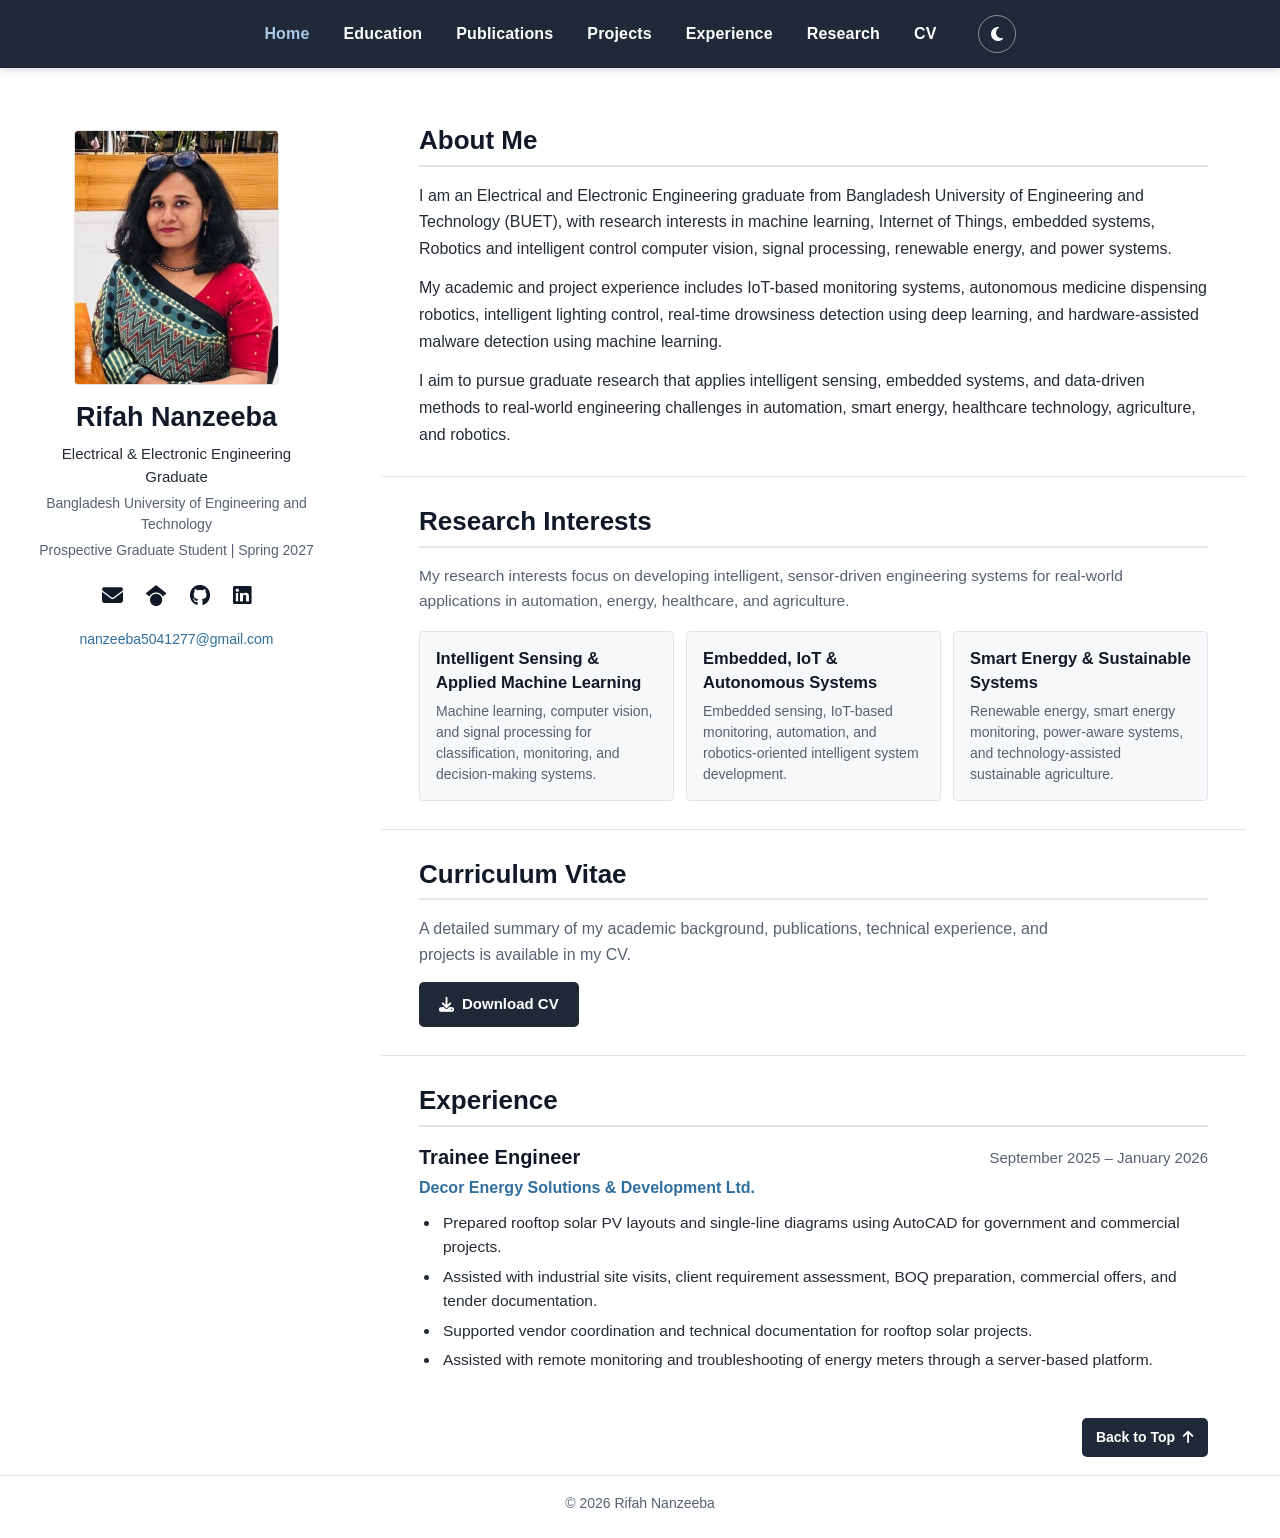
==== commit afa894c6: "Update index.html" ====
--- a/index.html
+++ b/index.html
@@ -85,7 +85,7 @@
             I am an Electrical and Electronic Engineering graduate from
             Bangladesh University of Engineering and Technology (BUET), with
             research interests in machine learning, Internet of Things,
-            embedded systems, computer vision, signal processing, renewable
+            embedded systems, Robotics and intelligent control computer vision, signal processing, renewable
             energy, and power systems.
           </p>
           <p>
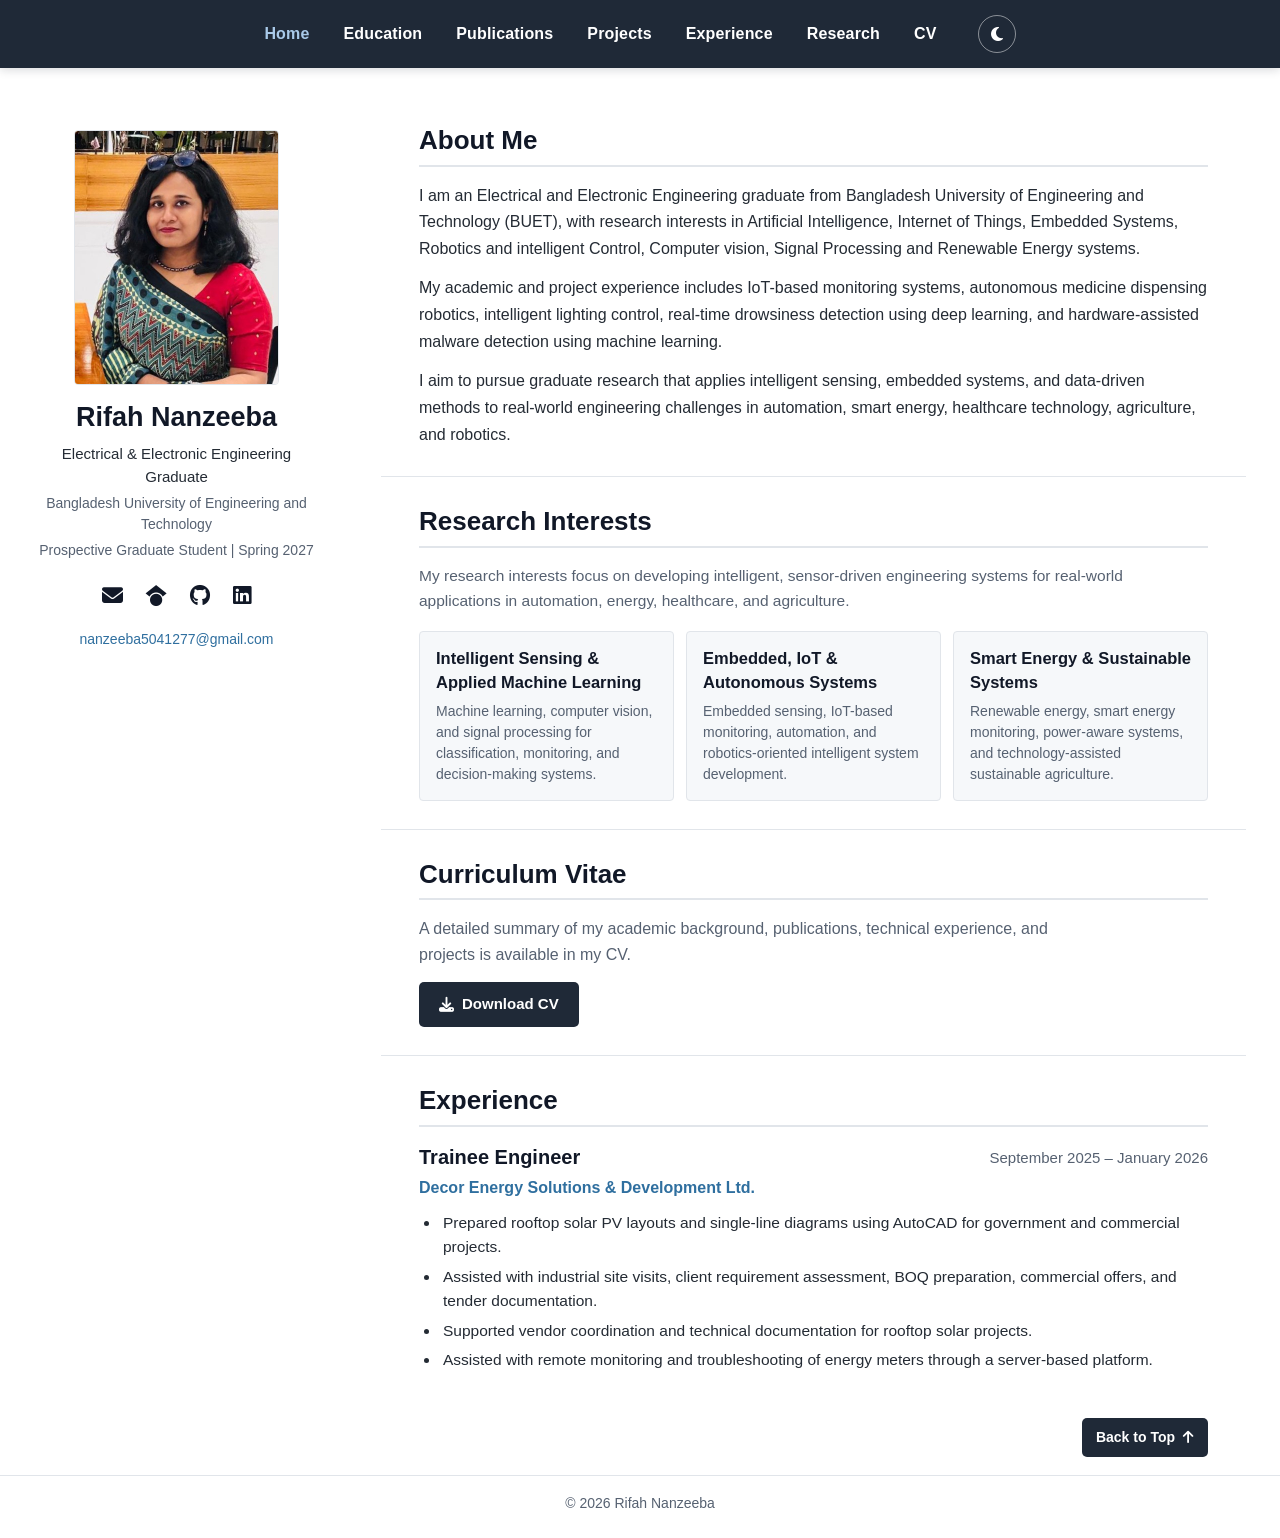
==== commit d5ca363a: "Revise research interests in index.html Updated research interests to focus on Artificial Intelligen" ====
--- a/index.html
+++ b/index.html
@@ -84,9 +84,9 @@
           <p>
             I am an Electrical and Electronic Engineering graduate from
             Bangladesh University of Engineering and Technology (BUET), with
-            research interests in machine learning, Internet of Things,
-            embedded systems, Robotics and intelligent control computer vision, signal processing, renewable
-            energy, and power systems.
+            research interests in Artificial Intelligence, Internet of Things,
+            Embedded Systems, Robotics and intelligent Control, Computer vision, Signal Processing and Renewable
+            Energy systems.
           </p>
           <p>
             My academic and project experience includes IoT-based monitoring
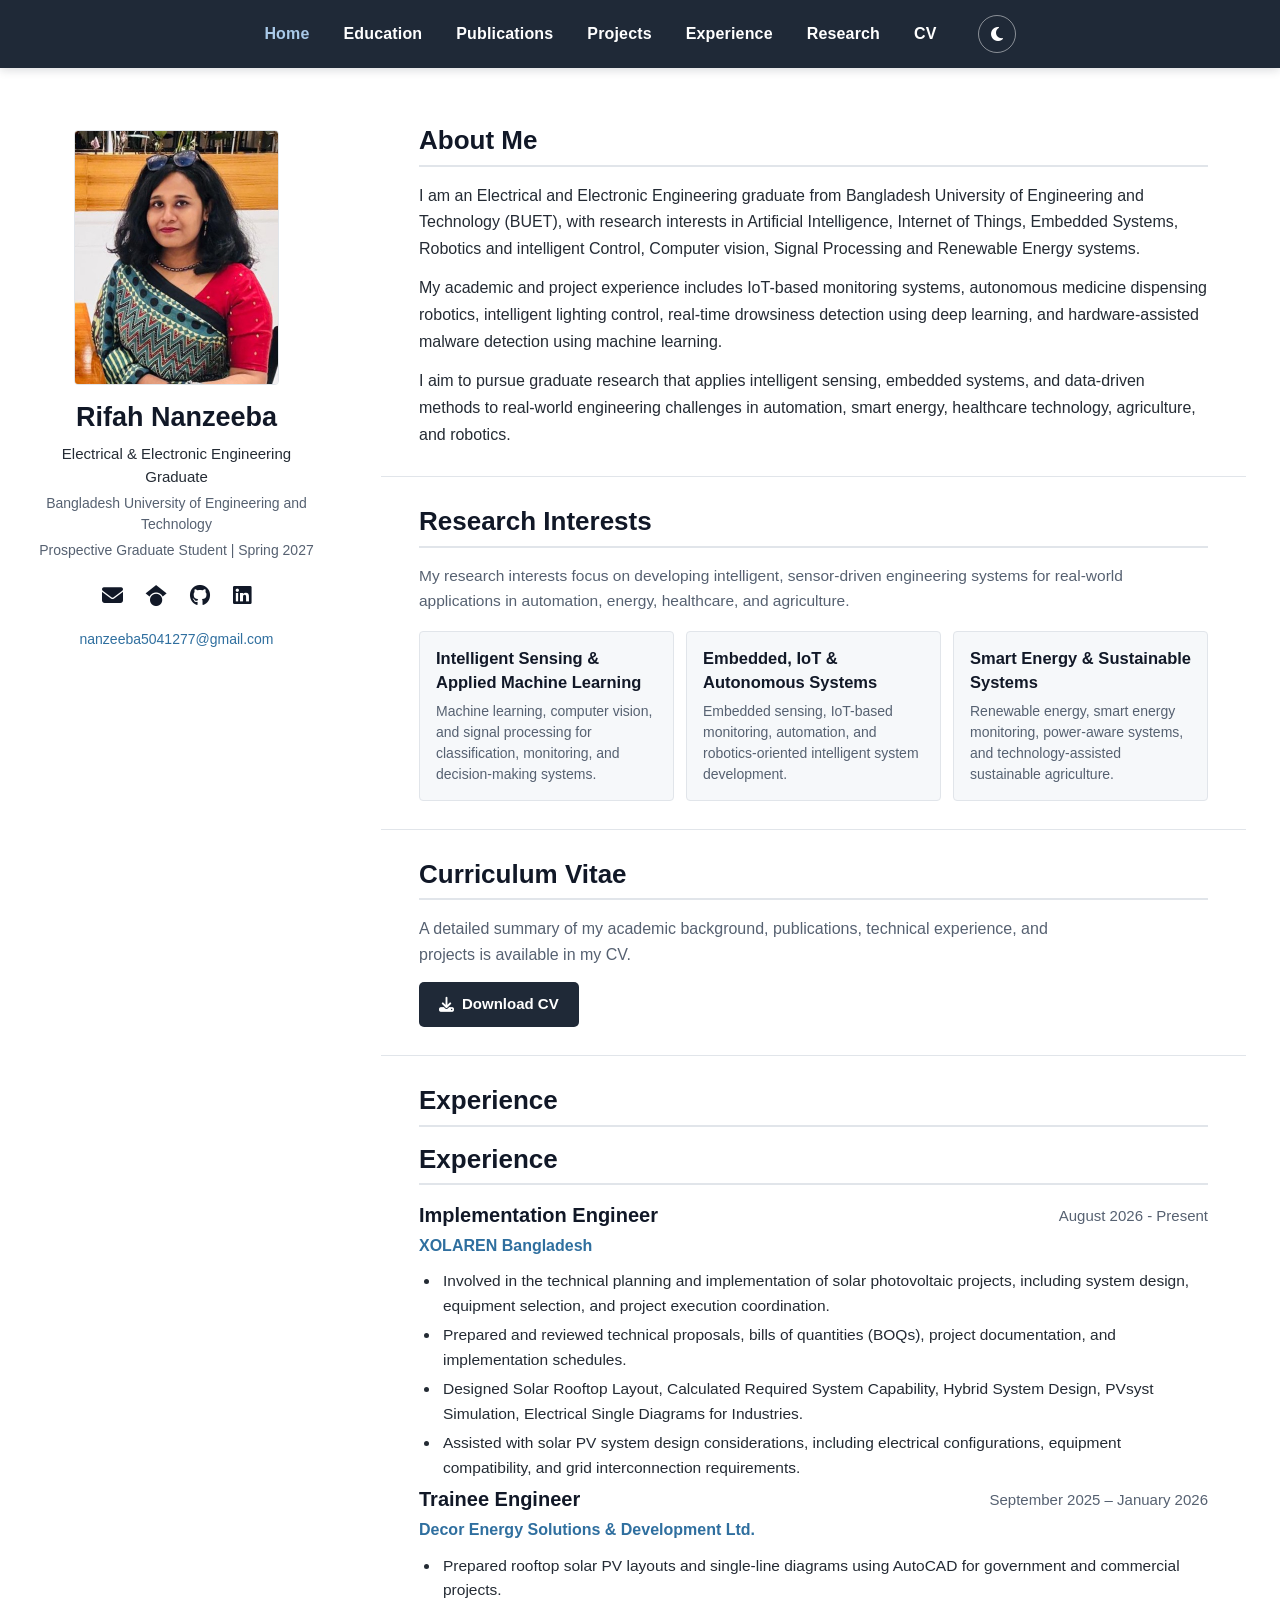
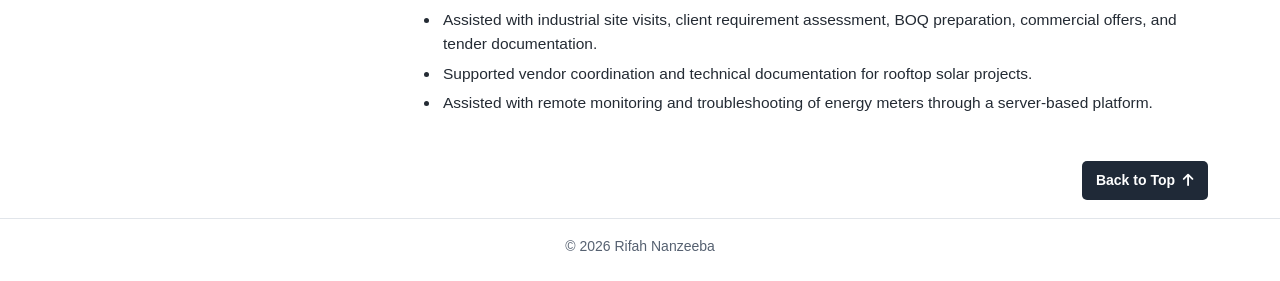
==== commit c4d75af6: "Update index.html" ====
--- a/index.html
+++ b/index.html
@@ -158,7 +158,46 @@
       <section id="experience" class="content-section">
         <div class="section-content">
           <h2>Experience</h2>
-
+          
+    <h2>Experience</h2>
+
+    <!-- XOLAREN Bangladesh -->
+    <article class="experience-item">
+
+      <div class="experience-heading">
+        <div>
+          <h3>Implementation Engineer</h3>
+          <p class="organization">XOLAREN Bangladesh</p>
+        </div>
+        <p class="duration">August 2026 - Present</p>
+      </div>
+
+      <ul class="experience-list">
+        <li>
+          Involved in the technical planning and implementation
+          of solar photovoltaic projects, including system design,
+          equipment selection, and project execution coordination.
+        </li>
+
+        <li>
+          Prepared and reviewed technical proposals, bills of
+          quantities (BOQs), project documentation, and
+          implementation schedules.
+        </li>
+
+        <li>
+          Designed Solar Rooftop Layout, Calculated Required System Capability,
+          Hybrid System Design, PVsyst Simulation, Electrical Single Diagrams for Industries.
+        </li>
+
+        <li>
+          Assisted with solar PV system design considerations,
+          including electrical configurations, equipment
+          compatibility, and grid interconnection requirements.
+        </li>
+      </ul>
+
+    </article>
           <article class="experience-item">
             <div class="experience-heading">
               <div>
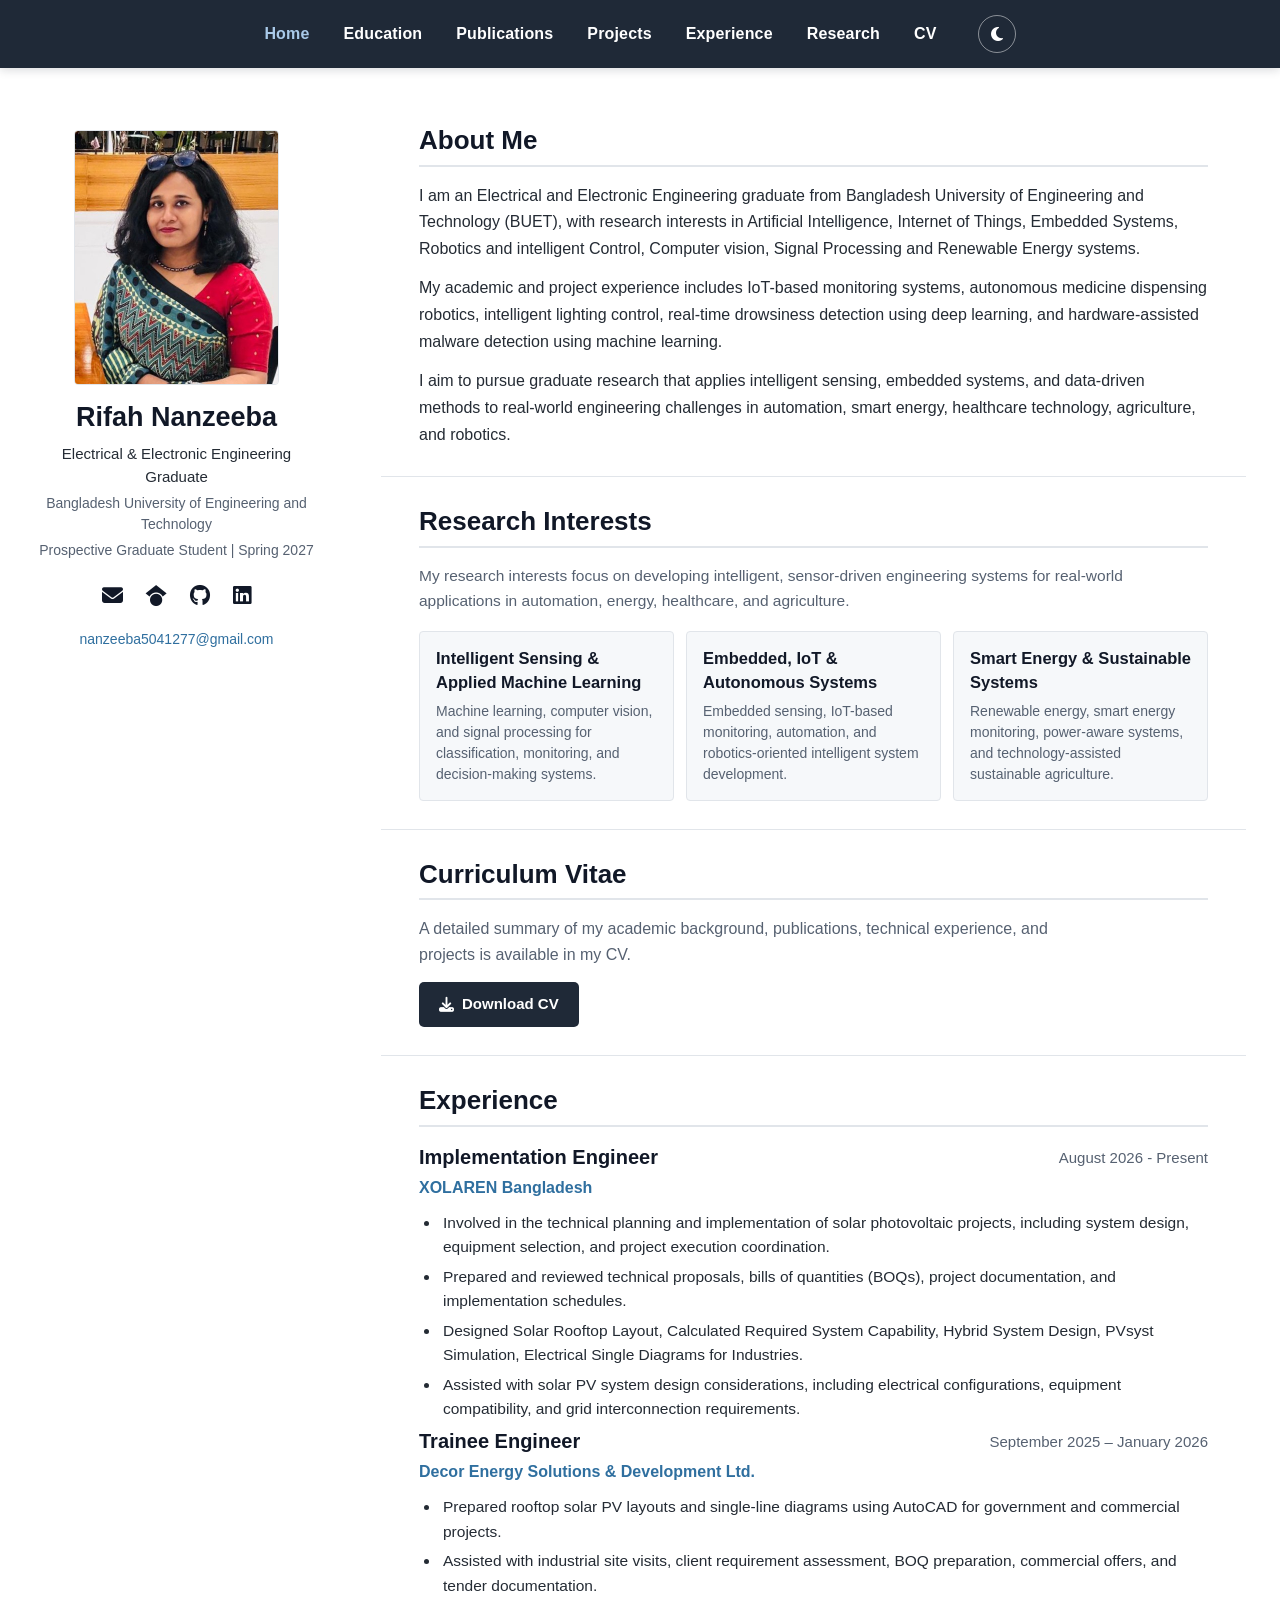
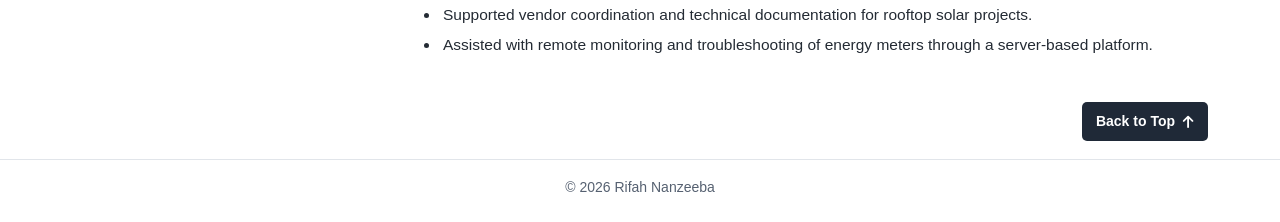
==== commit 05eb4f8c: "Refactor experience section in index.html" ====
--- a/index.html
+++ b/index.html
@@ -159,18 +159,18 @@
         <div class="section-content">
           <h2>Experience</h2>
           
-    <h2>Experience</h2>
+    
 
     <!-- XOLAREN Bangladesh -->
-    <article class="experience-item">
-
-      <div class="experience-heading">
-        <div>
-          <h3>Implementation Engineer</h3>
-          <p class="organization">XOLAREN Bangladesh</p>
-        </div>
-        <p class="duration">August 2026 - Present</p>
-      </div>
+          <article class="experience-item">
+
+            <div class="experience-heading">
+              <div>
+                <h3>Implementation Engineer</h3>
+                  <p class="organization">XOLAREN Bangladesh</p>
+              </div>
+                  <p class="duration">August 2026 - Present</p>
+            </div>
 
       <ul class="experience-list">
         <li>
